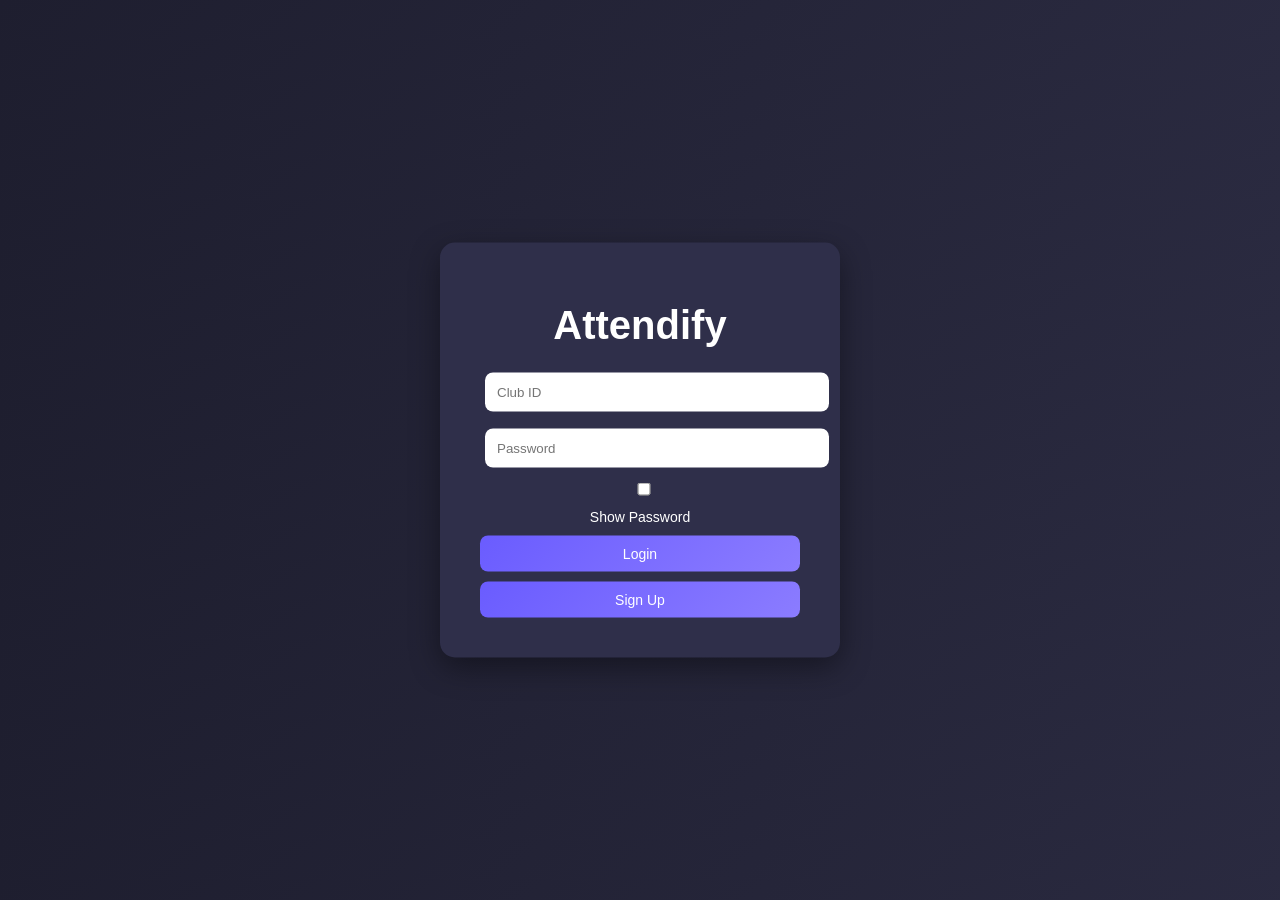
==== index.html @ 666b7a4c "some basic changes" ====
<!DOCTYPE html>
<html lang="en">
<head>
    <meta charset="UTF-8">
    <meta name="viewport" content="width=device-width, initial-scale=1.0">
    <title>Login</title>
    <link rel="stylesheet" href="style.css">
</head>
<body>

<div class="login-container">
    <h1>Attendify</h1>

    <div class="input-group">
        <input type="text" id="clubId" placeholder="Club ID">
        <input type="password" id="password" placeholder="Password">
        
        <label style="font-size: 14px">
            <input type="checkbox" id ="showPassword">Show Password
        </label>
    </div>

    <div class="button-group">
        <button id="loginBtn">Login</button>
        <button id="signupBtn">Sign Up</button>
    </div>
</div>

<script src="index.js"></script>
</body>
</html>
---- style.css ----
body {
    margin: 0;
    padding: 20px;
    font-family: 'Segoe UI', sans-serif;
    background: linear-gradient(135deg, #1e1e2f, #2a2a40);
    color: white;
    text-align: center;
}

h1 {
    margin-top: 20px;
    margin-bottom: 20px;
    font-size: 40px;
}

h2 {
    font-size: 30px;
    margin-bottom: 20px;
}

input[type="text"],
input[type="password"] {
    padding: 12px;
    width: 240px;
    border-radius: 8px;
    border: none;
    outline: none;
    margin: 5px;
}

button {
    padding: 10px 14px;
    border: none;
    border-radius: 8px;
    background: linear-gradient(135deg, #6a5cff, #8b7cff);
    color: white;
    cursor: pointer;
    font-size: 14px;
    transition: 0.2s;
}

button:hover {
    opacity: 0.9;
}

.create-box {
    display: flex;
    justify-content: center;
    margin-top: 20px;
    gap: 10px;
}

.card-container {
    margin-top: 30px;
    display: flex;
    gap: 20px;
    justify-content: center;
    flex-wrap: wrap;
}

.card {
    background: #2f2f4a;
    width: 240px;
    padding: 20px;
    border-radius: 15px;
    box-shadow: 0 10px 25px rgba(0,0,0,0.3);
    transition: transform 0.2s ease;
}

.card:hover {
    transform: translateY(-5px);
}

.card h3 {
    margin-bottom: 15px;
    color: white;
}

.card button {
    width: 100%;
    margin: 5px 0;
}

table {
    width: 80%;
    margin: 20px auto;
    border-collapse: collapse;
    background-color: #2f2f4a;
    border-radius: 10px;
    overflow: hidden;
}

th {
    background: linear-gradient(135deg, #6a5cff, #8b7cff);
    color: white;
    padding: 12px;
    text-align: center;
    font-weight: bold;
}

td {
    padding: 10px;
    text-align: center;
    color: white;
}

table tr:hover {
    background-color: rgba(255,255,255,0.05);
}

input[type="checkbox"] {
    cursor: pointer;
}

#backBtn {
    position: fixed;
    top: 10px;
    left: 10px;
}

.login-container {
    background: #2f2f4a;
    padding: 40px;
    border-radius: 15px;
    width: 320px;
    text-align: center;
    box-shadow: 0 10px 30px rgba(0,0,0,0.4);
    position: absolute;
    top: 50%;
    left: 50%;
    transform: translate(-50%, -50%);
}

.input-group input {
    width: 100%;
    margin-bottom: 12px;
}

.button-group button {
    width: 100%;
    margin-top: 10px;
}
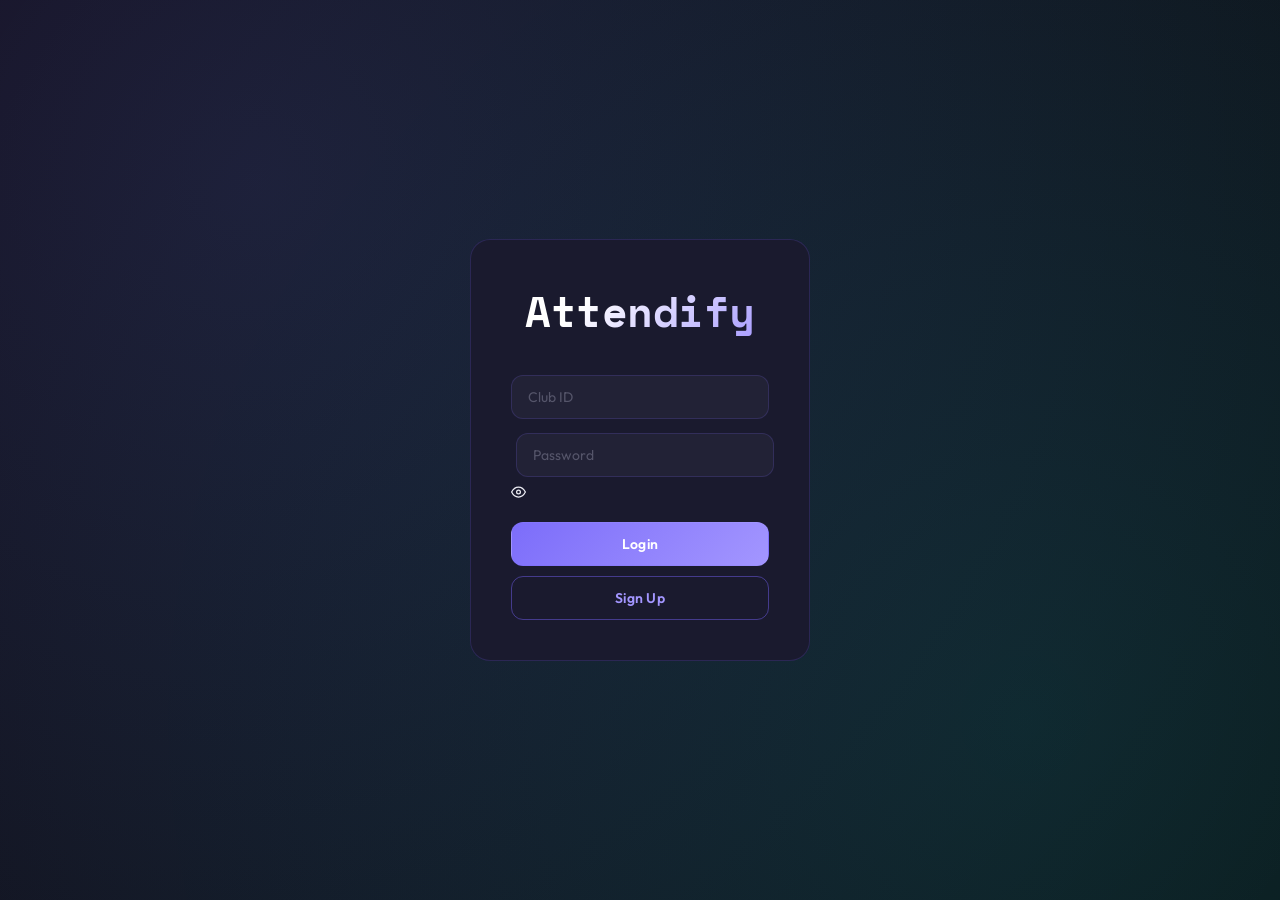
==== commit 910d2db2: "modified certificate" ====
--- a/index.html
+++ b/index.html
@@ -9,15 +9,25 @@
 <body>
 
 <div class="login-container">
-    <h1>Attendify</h1>
+    <h1 style="text-align: center;">Attendify</h1>
 
     <div class="input-group">
         <input type="text" id="clubId" placeholder="Club ID">
-        <input type="password" id="password" placeholder="Password">
-        
-        <label style="font-size: 14px">
-            <input type="checkbox" id ="showPassword">Show Password
-        </label>
+        <div class="password-wrapper">
+            <input type="password" id="password" placeholder="Password">
+            <span id="togglePassword">
+                <svg id="eyeOpen" xmlns="http://www.w3.org/2000/svg" width="15" height="20" fill="none" stroke="currentColor" stroke-width="2" viewBox="0 0 24 24">
+                    <path d="M1 12s4-8 11-8 11 8 11 8-4 8-11 8-11-8-11-8z"/>
+                    <circle cx="12" cy="12" r="3"/>
+                </svg>
+
+                <svg id="eyeClosed" xmlns="http://www.w3.org/2000/svg" width="15" height="20" fill="none" stroke="currentColor" stroke-width="2" viewBox="0 0 24 24" style="display:none;">
+                    <path d="M17.94 17.94A10.94 10.94 0 0 1 12 20c-7 0-11-8-11-8a21.77 21.77 0 0 1 5.06-6.94"/>
+                    <path d="M1 1l22 22"/>
+                    <path d="M9.53 9.53A3 3 0 0 0 12 15a3 3 0 0 0 2.47-5.47"/>
+                </svg>
+            </span>
+        </div>
     </div>
 
     <div class="button-group">
--- a/style.css
+++ b/style.css
@@ -1,142 +1,468 @@
+@import url('https://fonts.googleapis.com/css2?family=Space+Mono:wght@400;700&family=Outfit:wght@300;400;500;600;700&display=swap');
+
+/* ─── CSS Variables ─────────────────────────────────────────── */
+:root {
+  --bg-base:        #0d0d14;
+  --bg-surface:     #13131f;
+  --bg-card:        #1a1a2e;
+  --bg-card-hover:  #1f1f38;
+  --border:         rgba(120, 100, 255, 0.18);
+  --border-bright:  rgba(120, 100, 255, 0.45);
+
+  --accent:         #7c6dfa;
+  --accent-soft:    #a396ff;
+  --accent-glow:    rgba(124, 109, 250, 0.35);
+  --accent2:        #00e5c3;
+  --accent2-glow:   rgba(0, 229, 195, 0.2);
+
+  --text-primary:   #eeeef5;
+  --text-secondary: #9090b0;
+  --text-muted:     #55556a;
+
+  --danger:         #ff4d6d;
+  --success:        #00e5c3;
+
+  --radius-sm:      6px;
+  --radius-md:      12px;
+  --radius-lg:      18px;
+  --radius-xl:      24px;
+
+  --font-display:   'Space Mono', monospace;
+  --font-body:      'Outfit', sans-serif;
+
+  --shadow-card:    0 8px 32px rgba(0, 0, 0, 0.5);
+  --shadow-glow:    0 0 24px var(--accent-glow);
+}
+
+/* ─── Reset & Base ──────────────────────────────────────────── */
+*, *::before, *::after {
+  box-sizing: border-box;
+  margin: 0;
+  padding: 0;
+}
+
+html {
+  scroll-behavior: smooth;
+}
+
 body {
-    margin: 0;
-    padding: 20px;
-    font-family: 'Segoe UI', sans-serif;
-    background: linear-gradient(135deg, #1e1e2f, #2a2a40);
-    color: white;
-    text-align: center;
-}
-
+  font-family: 'Outfit', sans-serif;
+  color: var(--text-primary);
+  min-height: 100vh;
+
+  display: flex;
+  justify-content: center;
+  align-items: center;
+  flex-direction: column;
+  background:
+    radial-gradient(circle at 20% 20%, rgba(124,109,250,0.15), transparent),
+    radial-gradient(circle at 80% 80%, rgba(0,229,195,0.12), transparent),
+    var(--bg-base);
+}
+
+/* ─── Typography ────────────────────────────────────────────── */
 h1 {
-    margin-top: 20px;
-    margin-bottom: 20px;
-    font-size: 40px;
+  font-family: var(--font-display);
+  font-size: clamp(28px, 5vw, 42px);
+  font-weight: 700;
+  letter-spacing: -0.5px;
+  margin-top: 24px;
+  margin-bottom: 24px;
+
+  background: linear-gradient(135deg, #fff 30%, var(--accent-soft));
+  -webkit-background-clip: text;
+  -webkit-text-fill-color: transparent;
+  background-clip: text;
 }
 
 h2 {
-    font-size: 30px;
-    margin-bottom: 20px;
-}
-
+  font-family: var(--font-display);
+  font-size: clamp(18px, 3vw, 26px);
+  font-weight: 700;
+  margin-bottom: 24px;
+  color: var(--text-primary);
+  letter-spacing: -0.3px;
+}
+
+/* ─── Inputs ────────────────────────────────────────────────── */
 input[type="text"],
 input[type="password"] {
-    padding: 12px;
-    width: 240px;
-    border-radius: 8px;
-    border: none;
-    outline: none;
-    margin: 5px;
-}
-
+  font-family: var(--font-body);
+  font-size: 14px;
+  padding: 12px 16px;
+  width: 240px;
+  background: rgba(255, 255, 255, 0.04);
+  border: 1px solid var(--border);
+  border-radius: var(--radius-md);
+  color: var(--text-primary);
+  outline: none;
+  margin: 5px;
+  transition: border-color 0.2s, box-shadow 0.2s, background 0.2s;
+}
+
+input[type="text"]::placeholder,
+input[type="password"]::placeholder {
+  color: var(--text-muted);
+}
+
+input[type="text"]:focus,
+input[type="password"]:focus {
+  border-color: var(--accent);
+  background: rgba(124, 109, 250, 0.06);
+  box-shadow: 0 0 0 3px var(--accent-glow);
+}
+
+input[type="checkbox"] {
+  accent-color: var(--ccent);
+  cursor: pointer;
+  width: 14px;
+  height: 14px;
+  vertical-align: middle;
+  margin-right: 4px;
+}
+
+/* ─── Buttons ───────────────────────────────────────────────── */
 button {
-    padding: 10px 14px;
-    border: none;
-    border-radius: 8px;
-    background: linear-gradient(135deg, #6a5cff, #8b7cff);
-    color: white;
-    cursor: pointer;
-    font-size: 14px;
-    transition: 0.2s;
+  font-family: var(--font-body);
+  font-size: 13px;
+  font-weight: 600;
+  letter-spacing: 0.3px;
+  padding: 10px 18px;
+  border: 1px solid transparent;
+  border-radius: var(--radius-md);
+  background: linear-gradient(135deg, var(--accent), var(--accent-soft));
+  color: #fff;
+  cursor: pointer;
+  transition: opacity 0.15s, transform 0.15s, box-shadow 0.15s;
+  position: relative;
+  overflow: hidden;
+}
+
+button::after {
+  content: '';
+  position: absolute;
+  inset: 0;
+  background: rgba(255,255,255,0);
+  transition: background 0.15s;
+  border-radius: inherit;
 }
 
 button:hover {
-    opacity: 0.9;
-}
-
+  opacity: 0.92;
+  transform: translateY(-1px);
+  box-shadow: 0 4px 18px var(--accent-glow);
+}
+
+button:hover::after {
+  background: rgba(255,255,255,0.06);
+}
+
+button:active {
+  transform: translateY(0);
+  opacity: 1;
+}
+
+/* Ghost / secondary buttons */
+#backBtn,
+#logoutBtn {
+  background: transparent;
+  border: 1px solid var(--border-bright);
+  color: var(--accent-soft);
+  font-size: 12px;
+  padding: 8px 14px;
+}
+
+#backBtn:hover,
+#logoutBtn:hover {
+  background: rgba(124, 109, 250, 0.1);
+  box-shadow: 0 0 12px var(--accent-glow);
+}
+
+#backBtn {
+  position: fixed;
+  top: 14px;
+  left: 14px;
+  z-index: 100;
+}
+
+#logoutBtn {
+  position: absolute;
+  top: 14px;
+  right: 14px;
+}
+
+/* Export / Save buttons */
+#saveCSV,
+#saveAttendance {
+  background: transparent;
+  border: 1px solid var(--accent2);
+  color: var(--accent2);
+}
+
+#saveCSV:hover,
+#saveAttendance:hover {
+  background: var(--accent2-glow);
+  box-shadow: 0 0 14px var(--accent2-glow);
+  opacity: 1;
+}
+
+/* ─── Login Page ────────────────────────────────────────────── */
+.login-container {
+  width: 340px;
+  padding: 40px;
+  border-radius: 20px;
+
+  background: var(--bg-card);
+  backdrop-filter: blur(12px);
+
+  border: 1px solid var(--border);
+  box-shadow: var(--shadow);
+
+}
+
+.login-container h1 {
+  margin-top: 0;
+  margin-bottom: 28px;
+}
+
+.input-group {
+  display: flex;
+  flex-direction: column;
+  align-items: center;
+  gap: 4px;
+  margin-bottom: 8px;
+}
+
+.input-group input {
+  width: 100%;
+}
+
+.input-group label {
+  font-size: 12px;
+  color: var(--text-secondary);
+  align-self: flex-start;
+  margin-left: 2px;
+  cursor: pointer;
+}
+
+.button-group {
+  display: flex;
+  flex-direction: column;
+  gap: 10px;
+  margin-top: 16px;
+}
+
+.button-group button {
+  width: 100%;
+  padding: 12px;
+  font-size: 14px;
+}
+
+/* Sign up button — outlined style */
+#signupBtn {
+  background: transparent;
+  border: 1px solid var(--border-bright);
+  color: var(--accent-soft);
+}
+
+#signupBtn:hover {
+  background: rgba(124, 109, 250, 0.1);
+  box-shadow: 0 0 12px var(--accent-glow);
+}
+
+/* ─── Create Box (Events Page) ──────────────────────────────── */
 .create-box {
-    display: flex;
-    justify-content: center;
-    margin-top: 20px;
-    gap: 10px;
-}
-
+  display: flex;
+  justify-content: center;
+  align-items: center;
+  gap: 10px;
+  margin-top: 24px;
+  padding: 20px;
+  background: var(--bg-surface);
+  border: 1px solid var(--border);
+  border-radius: var(--radius-lg);
+  max-width: 480px;
+  margin-left: auto;
+  margin-right: auto;
+}
+
+.create-box input {
+  flex: 1;
+  width: auto;
+  min-width: 0;
+}
+
+/* ─── Event Cards ───────────────────────────────────────────── */
 .card-container {
-    margin-top: 30px;
-    display: flex;
-    gap: 20px;
-    justify-content: center;
-    flex-wrap: wrap;
+  margin-top: 32px;
+  display: flex;
+  gap: 20px;
+  justify-content: center;
+  flex-wrap: wrap;
+  padding-bottom: 40px;
 }
 
 .card {
-    background: #2f2f4a;
-    width: 240px;
-    padding: 20px;
-    border-radius: 15px;
-    box-shadow: 0 10px 25px rgba(0,0,0,0.3);
-    transition: transform 0.2s ease;
+  background: var(--bg-card);
+  border: 1px solid var(--border);
+  width: 230px;
+  padding: 24px 20px;
+  border-radius: var(--radius-lg);
+  box-shadow: var(--shadow-card);
+  transition: transform 0.2s ease, border-color 0.2s, box-shadow 0.2s;
+  text-align: left;
+  position: relative;
+  overflow: hidden;
+}
+
+/* top color stripe on card */
+.card::before {
+  content: '';
+  position: absolute;
+  top: 0; left: 0; right: 0;
+  height: 3px;
+  background: linear-gradient(90deg, var(--accent), var(--accent2));
+  opacity: 0.7;
+  transition: opacity 0.2s;
 }
 
 .card:hover {
-    transform: translateY(-5px);
+  transform: translateY(-6px);
+  border-color: var(--border-bright);
+  box-shadow: var(--shadow-card), var(--shadow-glow);
+}
+
+.card:hover::before {
+  opacity: 1;
 }
 
 .card h3 {
-    margin-bottom: 15px;
-    color: white;
+  margin-bottom: 16px;
+  color: var(--text-primary);
+  font-size: 15px;
+  font-weight: 600;
+  font-family: var(--font-display);
+  letter-spacing: -0.2px;
+  line-height: 1.3;
+  word-break: break-word;
 }
 
 .card button {
-    width: 100%;
-    margin: 5px 0;
-}
-
+  width: 100%;
+  margin: 5px 0;
+  font-size: 12px;
+  padding: 9px 12px;
+  text-align: center;
+}
+
+/* ─── Tables ────────────────────────────────────────────────── */
 table {
-    width: 80%;
-    margin: 20px auto;
-    border-collapse: collapse;
-    background-color: #2f2f4a;
-    border-radius: 10px;
-    overflow: hidden;
+  width: 88%;
+  max-width: 900px;
+  margin: 24px auto;
+  border-collapse: separate;
+  border-spacing: 0;
+  background: var(--bg-card);
+  border: 1px solid var(--border);
+  border-radius: var(--radius-lg);
+  overflow: hidden;
+  box-shadow: var(--shadow-card);
 }
 
 th {
-    background: linear-gradient(135deg, #6a5cff, #8b7cff);
-    color: white;
-    padding: 12px;
-    text-align: center;
-    font-weight: bold;
+  background: linear-gradient(135deg, rgba(124,109,250,0.35), rgba(124,109,250,0.15));
+  color: var(--accent-soft);
+  padding: 14px 16px;
+  text-align: center;
+  font-weight: 600;
+  font-size: 12px;
+  text-transform: uppercase;
+  letter-spacing: 1.2px;
+  font-family: var(--font-display);
+  border-bottom: 1px solid var(--border);
 }
 
 td {
-    padding: 10px;
-    text-align: center;
-    color: white;
-}
-
-table tr:hover {
-    background-color: rgba(255,255,255,0.05);
-}
-
-input[type="checkbox"] {
-    cursor: pointer;
-}
-
-#backBtn {
-    position: fixed;
-    top: 10px;
-    left: 10px;
-}
-
-.login-container {
-    background: #2f2f4a;
-    padding: 40px;
-    border-radius: 15px;
-    width: 320px;
-    text-align: center;
-    box-shadow: 0 10px 30px rgba(0,0,0,0.4);
-    position: absolute;
-    top: 50%;
-    left: 50%;
-    transform: translate(-50%, -50%);
-}
-
-.input-group input {
-    width: 100%;
-    margin-bottom: 12px;
-}
-
-.button-group button {
-    width: 100%;
-    margin-top: 10px;
+  padding: 12px 16px;
+  text-align: center;
+  color: var(--text-primary);
+  font-size: 14px;
+  border-bottom: 1px solid rgba(255,255,255,0.04);
+}
+
+table tr:last-child td {
+  border-bottom: none;
+}
+
+table tbody tr {
+  transition: background 0.15s;
+}
+
+table tbody tr:hover {
+  background: rgba(124, 109, 250, 0.07);
+}
+
+/* Attendance checkboxes in table */
+td input[type="checkbox"] {
+  width: 16px;
+  height: 16px;
+  transform: scale(1.2);
+}
+
+/* Delete buttons inside table */
+td button {
+  padding: 6px 12px;
+  font-size: 11px;
+  background: transparent;
+  border: 1px solid rgba(255, 77, 109, 0.4);
+  color: var(--danger);
+  border-radius: var(--radius-sm);
+}
+
+td button:hover {
+  background: rgba(255, 77, 109, 0.12);
+  box-shadow: 0 0 10px rgba(255, 77, 109, 0.2);
+  opacity: 1;
+}
+
+/* ─── Action button row (attendance page) ───────────────────── */
+#saveAttendance,
+#saveCSV,
+#backBtn:not(#backBtn) {
+  margin: 6px 4px;
+}
+
+/* ─── Scrollbar ─────────────────────────────────────────────── */
+::-webkit-scrollbar {
+  width: 6px;
+}
+::-webkit-scrollbar-track {
+  background: var(--bg-base);
+}
+::-webkit-scrollbar-thumb {
+  background: var(--border-bright);
+  border-radius: 99px;
+}
+
+/* ─── Subtle fade-in animation ──────────────────────────────── */
+@keyframes fadeUp {
+  from { opacity: 0; transform: translateY(16px); }
+  to   { opacity: 1; transform: translateY(0); }
+}
+
+.login-container,
+.card,
+table,
+.create-box {
+  animation: fadeUp 0.35s ease both;
+}
+#exportCertificates {
+  background: transparent;
+  border: 1px solid var(--border-bright);
+  color: var(--accent-soft);
+}
+
+#exportCertificates:hover {
+  background: rgba(124, 109, 250, 0.1);
+  box-shadow: 0 0 12px var(--accent-glow);
 }
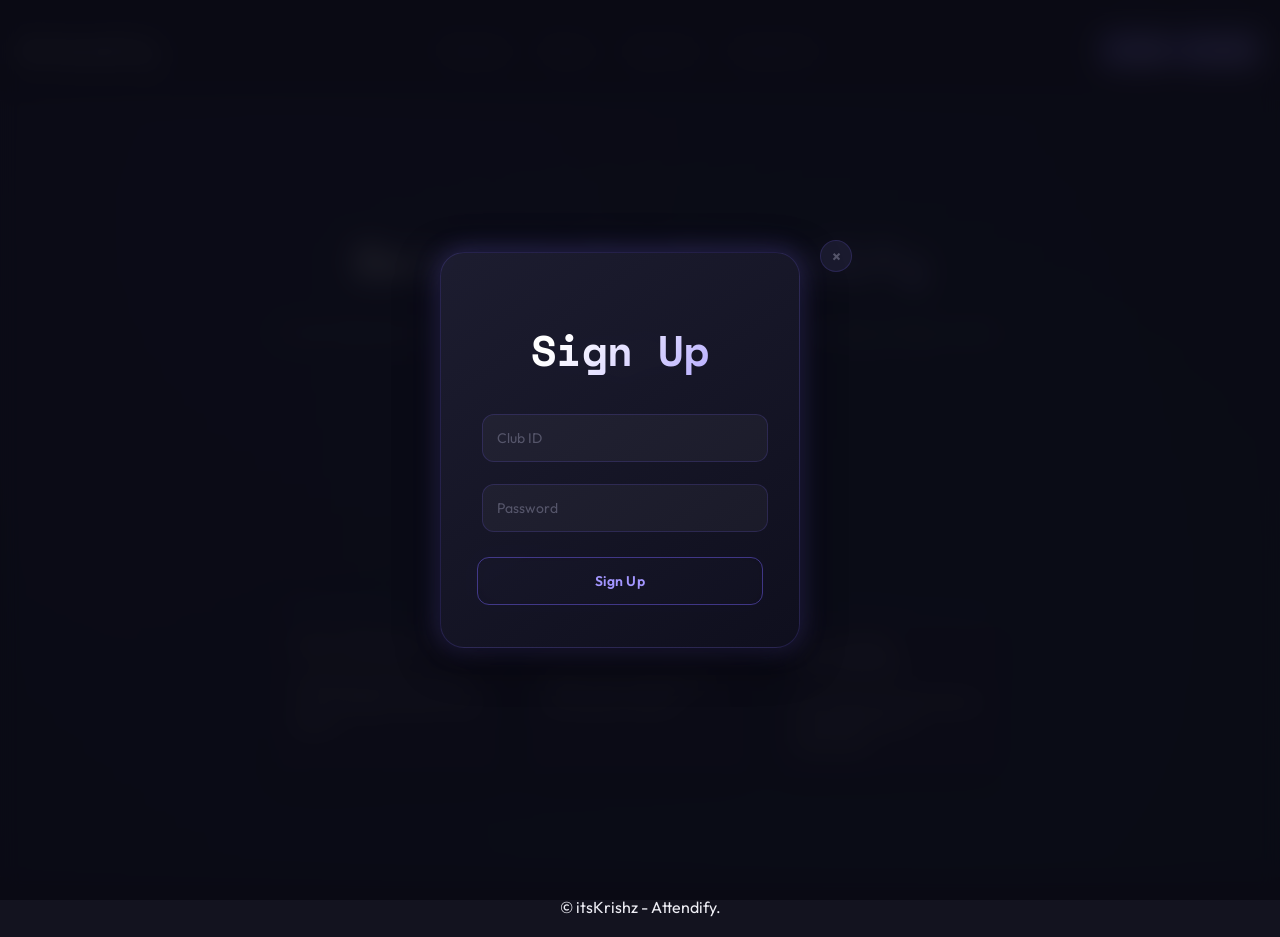
==== commit ba82d12d: "improved the login page" ====
--- a/index.html
+++ b/index.html
@@ -3,39 +3,106 @@
 <head>
     <meta charset="UTF-8">
     <meta name="viewport" content="width=device-width, initial-scale=1.0">
-    <title>Login</title>
+    <title>Attendify</title>
     <link rel="stylesheet" href="style.css">
 </head>
 <body>
 
-<div class="login-container">
-    <h1 style="text-align: center;">Attendify</h1>
+<header>
+    <div class="logo">
+        <a href="index.html">Attendify</a>
+    </div>
+    <nav>
+        <ul>
+            <li><a href="#features">Features</a></li>
+            <li><a href="#demo">Demo</a></li>
+            <li><a href="about.html">About Us</a></li>
+            <li><a href="contact.html">Contact Us</a></li>
+        </ul>
+    </nav>
+    <div class="auth-buttons">
+        <button id="loginBtnHeader">Login</button>
+        <button id="signupBtnHeader">Sign Up</button>
+    </div>
+</header>
 
-    <div class="input-group">
-        <input type="text" id="clubId" placeholder="Club ID">
-        <div class="password-wrapper">
-            <input type="password" id="password" placeholder="Password">
-            <span id="togglePassword">
-                <svg id="eyeOpen" xmlns="http://www.w3.org/2000/svg" width="15" height="20" fill="none" stroke="currentColor" stroke-width="2" viewBox="0 0 24 24">
-                    <path d="M1 12s4-8 11-8 11 8 11 8-4 8-11 8-11-8-11-8z"/>
-                    <circle cx="12" cy="12" r="3"/>
-                </svg>
+<main>
+    <section class="hero">
+        <div class="hero-content">
+            <h1>Welcome to Attendify</h1>
+            <p>A centralized digital system that simplifies the entire workflow of managing college events.</p>
+            <a href="#features" class="cta-button">Learn More</a>
+        </div>
+    </section>
 
-                <svg id="eyeClosed" xmlns="http://www.w3.org/2000/svg" width="15" height="20" fill="none" stroke="currentColor" stroke-width="2" viewBox="0 0 24 24" style="display:none;">
-                    <path d="M17.94 17.94A10.94 10.94 0 0 1 12 20c-7 0-11-8-11-8a21.77 21.77 0 0 1 5.06-6.94"/>
-                    <path d="M1 1l22 22"/>
-                    <path d="M9.53 9.53A3 3 0 0 0 12 15a3 3 0 0 0 2.47-5.47"/>
-                </svg>
-            </span>
+    <section id="features" class="features">
+        <h2>Features</h2>
+        <div class="feature-cards">
+            <div class="card">
+                <h3>Event Management</h3>
+                <p>Organize and manage all your college events in one place.</p>
+            </div>
+            <div class="card">
+                <h3>Attendance Tracking</h3>
+                <p>Easily track attendance for all your events.</p>
+            </div>
+            <div class="card">
+                <h3>Certificate Distribution</h3>
+                <p>Automate the distribution of certificates to attendees.</p>
+            </div>
+        </div>
+    </section>
+</main>
+
+<footer>
+    <p>&copy; itsKrishz - Attendify.</p>
+</footer>
+
+<div id="loginModal" class="modal">
+    <div class="modal-content">
+        <span class="close">&times;</span>
+        <div class="login-container">
+            <h1>Login</h1>
+            <div class="input-group">
+                <input type="text" id="clubId" placeholder="Club ID">
+                <div class="password-wrapper">
+                    <input type="password" id="password" placeholder="Password">
+                    <span id="togglePassword">
+                        <svg id="eyeOpen" xmlns="http://www.w3.org/2000/svg" width="15" height="20" fill="none" stroke="currentColor" stroke-width="2" viewBox="0 0 24 24">
+                            <path d="M1 12s4-8 11-8 11 8 11 8-4 8-11 8-11-8-11-8z"/>
+                            <circle cx="12" cy="12" r="3"/>
+                        </svg>
+                        <svg id="eyeClosed" xmlns="http://www.w3.org/2000/svg" width="15" height="20" fill="none" stroke="currentColor" stroke-width="2" viewBox="0 0 24 24" style="display:none;">
+                            <path d="M17.94 17.94A10.94 10.94 0 0 1 12 20c-7 0-11-8-11-8a21.77 21.77 0 0 1 5.06-6.94"/>
+                            <path d="M1 1l22 22"/>
+                            <path d="M9.53 9.53A3 3 0 0 0 12 15a3 3 0 0 0 2.47-5.47"/>
+                        </svg>
+                    </span>
+                </div>
+            </div>
+            <div class="button-group">
+                <button id="loginBtn">Login</button>
+            </div>
         </div>
     </div>
+</div>
 
-    <div class="button-group">
-        <button id="loginBtn">Login</button>
-        <button id="signupBtn">Sign Up</button>
+<div id="signupModal" class="modal">
+    <div class="modal-content">
+        <span class="close">&times;</span>
+        <div class="login-container">
+            <h1>Sign Up</h1>
+            <div class="input-group">
+                <input type="text" id="signupClubId" placeholder="Club ID">
+                <input type="password" id="signupPassword" placeholder="Password">
+            </div>
+            <div class="button-group">
+                <button id="signupBtn">Sign Up</button>
+            </div>
+        </div>
     </div>
 </div>
 
 <script src="index.js"></script>
 </body>
-</html>+</html>
--- a/style.css
+++ b/style.css
@@ -49,17 +49,104 @@
   font-family: 'Outfit', sans-serif;
   color: var(--text-primary);
   min-height: 100vh;
-
-  display: flex;
-  justify-content: center;
-  align-items: center;
-  flex-direction: column;
   background:
     radial-gradient(circle at 20% 20%, rgba(124,109,250,0.15), transparent),
     radial-gradient(circle at 80% 80%, rgba(0,229,195,0.12), transparent),
     var(--bg-base);
 }
-
+header {
+    display: flex;
+    justify-content: space-between;
+    align-items: center;
+    padding: 20px;
+    background: var(--bg-surface);
+    border-bottom: 1px solid var(--border);
+}
+.logo a {
+    font-family: var(--font-display);
+    font-size: 24px;
+    font-weight: 700;
+    color: var(--text-primary);
+    text-decoration: none;
+}
+nav ul {
+    display: flex;
+    list-style: none;
+}
+
+nav li {
+    margin: 20px;
+}
+
+nav a {
+    font-family: var(--font-body);
+    font-size: 16px;
+    color: var(--text-secondary);
+    text-decoration: none;
+    transition: color 0.2s;
+}
+
+nav a:hover {
+    color: var(--text-primary);
+}
+
+.hero {
+    display: flex;
+    justify-content: center;
+    align-items: center;
+    text-align: center;
+    padding: 100px 20px;
+}
+
+.hero-content h1{
+    font-size : 48px;
+}
+.hero-content p {
+    font-size: 18px;
+    color: var(--text-secondary);
+    margin-bottom: 30px;
+}
+.hero-content {
+    max-width: 800px;
+}
+.cta-button {
+    font-family: var(--font-body);
+    font-size: 16px;
+    font-weight: 600;
+    padding: 12px 24px;
+    border-radius: var(--radius-md);
+    background: linear-gradient(135deg, var(--accent), var(--accent-soft));
+    color: #fff;
+    text-decoration: none;
+    transition: opacity 0.15s, transform 0.15s, box-shadow 0.15s;
+}
+
+.cta-button:hover {
+    opacity: 0.92;
+    transform: translateY(-2px);
+    box-shadow: 0 4px 18px var(--accent-glow);
+}
+
+/* Features Section */
+.features {
+    text-align: center;
+    padding: 50px 20px;
+}
+
+.feature-cards {
+    display: flex;
+    justify-content: center;
+    gap: 20px;
+    margin-top: 30px;
+}
+
+footer {
+    text-align: center;
+    padding: 20px;
+    background: var(--bg-surface);
+    border-top: 1px solid var(--border);
+    margin-top: 50px;
+}
 /* ─── Typography ────────────────────────────────────────────── */
 h1 {
   font-family: var(--font-display);
@@ -68,7 +155,7 @@
   letter-spacing: -0.5px;
   margin-top: 24px;
   margin-bottom: 24px;
-
+  text-align: center;
   background: linear-gradient(135deg, #fff 30%, var(--accent-soft));
   -webkit-background-clip: text;
   -webkit-text-fill-color: transparent;
@@ -79,9 +166,83 @@
   font-family: var(--font-display);
   font-size: clamp(18px, 3vw, 26px);
   font-weight: 700;
+  text-align:center;
   margin-bottom: 24px;
   color: var(--text-primary);
   letter-spacing: -0.3px;
+}
+/* ─── REGISTER PAGE FIX ───────────────────────── */
+
+/* Container */
+.register-container {
+    display: flex;
+    justify-content: center;
+    margin-top: 20px;
+}
+
+/* Input row */
+.input-row {
+    display: flex;
+    gap: 16px;
+    flex-wrap: wrap;
+    justify-content: center;
+    align-items: center;
+
+    background: var(--bg-surface);
+    padding: 20px;
+    border-radius: var(--radius-lg);
+    border: 1px solid var(--border);
+
+    box-shadow: var(--shadow-card);
+}
+
+/* Inputs inside row */
+.input-row input {
+    width: 220px;
+    margin: 0;
+}
+
+/* Button alignment */
+.input-row button {
+    height: 44px;
+    padding: 0 20px;
+}
+.modal {
+    display: none;
+    position: fixed;
+    z-index: 100;
+    left: 0;
+    top: 0;
+    width: 100%;
+    height: 100%;
+    overflow: auto;
+    background-color: rgba(0,0,0,0.5);
+}
+
+.modal-content {
+    background-color: var(--bg-card);
+    margin: 15% auto;
+    padding: 20px;
+    border: 1px solid var(--border);
+    border-radius: var(--radius-lg);
+    width: 80%;
+    max-width: 400px;
+    position: relative;
+}
+
+.close {
+    color: var(--text-muted);
+    position: absolute;
+    top: 10px;
+    right: 20px;
+    font-size: 28px;
+    font-weight: bold;
+    cursor: pointer;
+}
+
+.close:hover,
+.close:focus {
+    color: var(--text-primary);
 }
 
 /* ─── Inputs ────────────────────────────────────────────────── */
@@ -113,7 +274,7 @@
 }
 
 input[type="checkbox"] {
-  accent-color: var(--ccent);
+  accent-color: var(--accent);
   cursor: pointer;
   width: 14px;
   height: 14px;
@@ -208,33 +369,42 @@
 
 /* ─── Login Page ────────────────────────────────────────────── */
 .login-container {
-  width: 340px;
-  padding: 40px;
-  border-radius: 20px;
-
-  background: var(--bg-card);
-  backdrop-filter: blur(12px);
-
-  border: 1px solid var(--border);
-  box-shadow: var(--shadow);
-
-}
+    width: 360px;
+    padding: 42px 36px;
+    border-radius: 24px;
+
+    background: linear-gradient(
+        145deg,
+        rgba(30,30,50,0.95),
+        rgba(15,15,30,0.98)
+    );
+
+    border: 1px solid var(--border);
+
+    box-shadow:
+        0 10px 40px rgba(0,0,0,0.6),
+        0 0 25px var(--accent-glow);
+
+    animation: fadeUp 0.35s ease;
+}
+
 
 .login-container h1 {
-  margin-top: 0;
-  margin-bottom: 28px;
-}
-
+    text-align: center;
+    margin-bottom: 28px;
+}
+
+/* Inputs */
 .input-group {
-  display: flex;
-  flex-direction: column;
-  align-items: center;
-  gap: 4px;
-  margin-bottom: 8px;
+    display: flex;
+    flex-direction: column;
+    gap: 12px;
 }
 
 .input-group input {
-  width: 100%;
+    width: 100%;
+    padding: 14px;
+    border-radius: 12px;
 }
 
 .input-group label {
@@ -244,32 +414,51 @@
   margin-left: 2px;
   cursor: pointer;
 }
+.password-wrapper {
+    position: relative;
+    width: 100%;
+}
+
+.password-wrapper input {
+    padding-right: 42px;
+}
+#togglePassword {
+    position: absolute;
+    right: 12px;
+    top: 50%;
+    transform: translateY(-50%);
+    cursor: pointer;
+    color: var(--text-muted);
+    transition: 0.2s;
+}
+
+#togglePassword:hover {
+    color: var(--accent-soft);
+}
 
 .button-group {
-  display: flex;
-  flex-direction: column;
-  gap: 10px;
-  margin-top: 16px;
+    display: flex;
+    flex-direction: column;
+    gap: 12px;
+    margin-top: 20px;
 }
 
 .button-group button {
-  width: 100%;
-  padding: 12px;
-  font-size: 14px;
-}
-
-/* Sign up button — outlined style */
+    width: 100%;
+    padding: 14px;
+    font-size: 14px;
+}
+
+/* Signup secondary button */
 #signupBtn {
-  background: transparent;
-  border: 1px solid var(--border-bright);
-  color: var(--accent-soft);
-}
-
+    background: transparent;
+    border: 1px solid var(--border-bright);
+    color: var(--accent-soft);
+}
 #signupBtn:hover {
-  background: rgba(124, 109, 250, 0.1);
-  box-shadow: 0 0 12px var(--accent-glow);
-}
-
+    background: rgba(124,109,250,0.1);
+    box-shadow: 0 0 14px var(--accent-glow);
+}
 /* ─── Create Box (Events Page) ──────────────────────────────── */
 .create-box {
   display: flex;
@@ -465,4 +654,52 @@
 #exportCertificates:hover {
   background: rgba(124, 109, 250, 0.1);
   box-shadow: 0 0 12px var(--accent-glow);
+}
+
+.modal {
+    display: none;
+    position: fixed;
+    z-index: 999;
+    inset: 0;
+
+    background: rgba(10,10,20,0.7);
+    backdrop-filter: blur(10px);
+
+    display: flex;
+    justify-content: center;
+    align-items: center;
+}
+
+.modal-content {
+    position: relative;
+    background: transparent;
+    border: none;
+    padding: 0;
+}
+
+/* Close button */
+.close {
+    position: absolute;
+    top: -12px;
+    right: -12px;
+
+    width: 32px;
+    height: 32px;
+    border-radius: 50%;
+
+    display: flex;
+    align-items: center;
+    justify-content: center;
+
+    background: var(--bg-card);
+    border: 1px solid var(--border);
+    color: var(--text-muted);
+    font-size: 16px;
+    cursor: pointer;
+    transition: 0.2s;
+}
+
+.close:hover {
+    color: var(--accent-soft);
+    background: var(--bg-card-hover);
 }
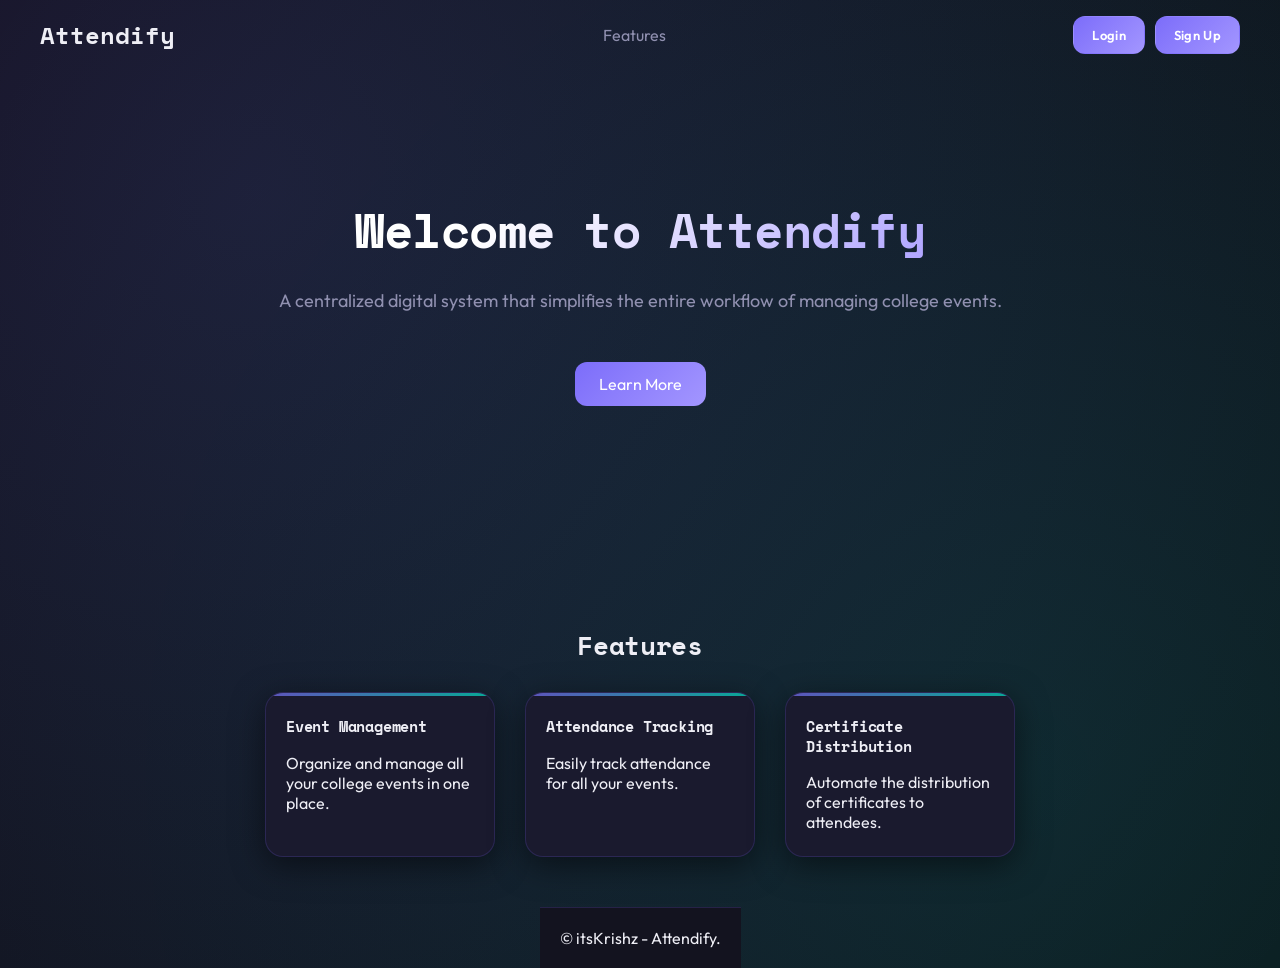
==== commit f2450809: "edited index page" ====
--- a/index.html
+++ b/index.html
@@ -15,9 +15,6 @@
     <nav>
         <ul>
             <li><a href="#features">Features</a></li>
-            <li><a href="#demo">Demo</a></li>
-            <li><a href="about.html">About Us</a></li>
-            <li><a href="contact.html">Contact Us</a></li>
         </ul>
     </nav>
     <div class="auth-buttons">
--- a/style.css
+++ b/style.css
@@ -49,104 +49,17 @@
   font-family: 'Outfit', sans-serif;
   color: var(--text-primary);
   min-height: 100vh;
+
+  display: flex;
+  justify-content: center;
+  align-items: center;
+  flex-direction: column;
   background:
     radial-gradient(circle at 20% 20%, rgba(124,109,250,0.15), transparent),
     radial-gradient(circle at 80% 80%, rgba(0,229,195,0.12), transparent),
     var(--bg-base);
 }
-header {
-    display: flex;
-    justify-content: space-between;
-    align-items: center;
-    padding: 20px;
-    background: var(--bg-surface);
-    border-bottom: 1px solid var(--border);
-}
-.logo a {
-    font-family: var(--font-display);
-    font-size: 24px;
-    font-weight: 700;
-    color: var(--text-primary);
-    text-decoration: none;
-}
-nav ul {
-    display: flex;
-    list-style: none;
-}
-
-nav li {
-    margin: 20px;
-}
-
-nav a {
-    font-family: var(--font-body);
-    font-size: 16px;
-    color: var(--text-secondary);
-    text-decoration: none;
-    transition: color 0.2s;
-}
-
-nav a:hover {
-    color: var(--text-primary);
-}
-
-.hero {
-    display: flex;
-    justify-content: center;
-    align-items: center;
-    text-align: center;
-    padding: 100px 20px;
-}
-
-.hero-content h1{
-    font-size : 48px;
-}
-.hero-content p {
-    font-size: 18px;
-    color: var(--text-secondary);
-    margin-bottom: 30px;
-}
-.hero-content {
-    max-width: 800px;
-}
-.cta-button {
-    font-family: var(--font-body);
-    font-size: 16px;
-    font-weight: 600;
-    padding: 12px 24px;
-    border-radius: var(--radius-md);
-    background: linear-gradient(135deg, var(--accent), var(--accent-soft));
-    color: #fff;
-    text-decoration: none;
-    transition: opacity 0.15s, transform 0.15s, box-shadow 0.15s;
-}
-
-.cta-button:hover {
-    opacity: 0.92;
-    transform: translateY(-2px);
-    box-shadow: 0 4px 18px var(--accent-glow);
-}
-
-/* Features Section */
-.features {
-    text-align: center;
-    padding: 50px 20px;
-}
-
-.feature-cards {
-    display: flex;
-    justify-content: center;
-    gap: 20px;
-    margin-top: 30px;
-}
-
-footer {
-    text-align: center;
-    padding: 20px;
-    background: var(--bg-surface);
-    border-top: 1px solid var(--border);
-    margin-top: 50px;
-}
+
 /* ─── Typography ────────────────────────────────────────────── */
 h1 {
   font-family: var(--font-display);
@@ -155,7 +68,7 @@
   letter-spacing: -0.5px;
   margin-top: 24px;
   margin-bottom: 24px;
-  text-align: center;
+
   background: linear-gradient(135deg, #fff 30%, var(--accent-soft));
   -webkit-background-clip: text;
   -webkit-text-fill-color: transparent;
@@ -166,83 +79,9 @@
   font-family: var(--font-display);
   font-size: clamp(18px, 3vw, 26px);
   font-weight: 700;
-  text-align:center;
   margin-bottom: 24px;
   color: var(--text-primary);
   letter-spacing: -0.3px;
-}
-/* ─── REGISTER PAGE FIX ───────────────────────── */
-
-/* Container */
-.register-container {
-    display: flex;
-    justify-content: center;
-    margin-top: 20px;
-}
-
-/* Input row */
-.input-row {
-    display: flex;
-    gap: 16px;
-    flex-wrap: wrap;
-    justify-content: center;
-    align-items: center;
-
-    background: var(--bg-surface);
-    padding: 20px;
-    border-radius: var(--radius-lg);
-    border: 1px solid var(--border);
-
-    box-shadow: var(--shadow-card);
-}
-
-/* Inputs inside row */
-.input-row input {
-    width: 220px;
-    margin: 0;
-}
-
-/* Button alignment */
-.input-row button {
-    height: 44px;
-    padding: 0 20px;
-}
-.modal {
-    display: none;
-    position: fixed;
-    z-index: 100;
-    left: 0;
-    top: 0;
-    width: 100%;
-    height: 100%;
-    overflow: auto;
-    background-color: rgba(0,0,0,0.5);
-}
-
-.modal-content {
-    background-color: var(--bg-card);
-    margin: 15% auto;
-    padding: 20px;
-    border: 1px solid var(--border);
-    border-radius: var(--radius-lg);
-    width: 80%;
-    max-width: 400px;
-    position: relative;
-}
-
-.close {
-    color: var(--text-muted);
-    position: absolute;
-    top: 10px;
-    right: 20px;
-    font-size: 28px;
-    font-weight: bold;
-    cursor: pointer;
-}
-
-.close:hover,
-.close:focus {
-    color: var(--text-primary);
 }
 
 /* ─── Inputs ────────────────────────────────────────────────── */
@@ -274,7 +113,7 @@
 }
 
 input[type="checkbox"] {
-  accent-color: var(--accent);
+  accent-color: var(--ccent);
   cursor: pointer;
   width: 14px;
   height: 14px;
@@ -369,42 +208,33 @@
 
 /* ─── Login Page ────────────────────────────────────────────── */
 .login-container {
-    width: 360px;
-    padding: 42px 36px;
-    border-radius: 24px;
-
-    background: linear-gradient(
-        145deg,
-        rgba(30,30,50,0.95),
-        rgba(15,15,30,0.98)
-    );
-
-    border: 1px solid var(--border);
-
-    box-shadow:
-        0 10px 40px rgba(0,0,0,0.6),
-        0 0 25px var(--accent-glow);
-
-    animation: fadeUp 0.35s ease;
-}
-
+  width: 340px;
+  padding: 40px;
+  border-radius: 20px;
+
+  background: var(--bg-card);
+  backdrop-filter: blur(12px);
+
+  border: 1px solid var(--border);
+  box-shadow: var(--shadow);
+
+}
 
 .login-container h1 {
-    text-align: center;
-    margin-bottom: 28px;
-}
-
-/* Inputs */
+  margin-top: 0;
+  margin-bottom: 28px;
+}
+
 .input-group {
-    display: flex;
-    flex-direction: column;
-    gap: 12px;
+  display: flex;
+  flex-direction: column;
+  align-items: center;
+  gap: 4px;
+  margin-bottom: 8px;
 }
 
 .input-group input {
-    width: 100%;
-    padding: 14px;
-    border-radius: 12px;
+  width: 100%;
 }
 
 .input-group label {
@@ -414,51 +244,32 @@
   margin-left: 2px;
   cursor: pointer;
 }
-.password-wrapper {
-    position: relative;
-    width: 100%;
-}
-
-.password-wrapper input {
-    padding-right: 42px;
-}
-#togglePassword {
-    position: absolute;
-    right: 12px;
-    top: 50%;
-    transform: translateY(-50%);
-    cursor: pointer;
-    color: var(--text-muted);
-    transition: 0.2s;
-}
-
-#togglePassword:hover {
-    color: var(--accent-soft);
-}
 
 .button-group {
-    display: flex;
-    flex-direction: column;
-    gap: 12px;
-    margin-top: 20px;
+  display: flex;
+  flex-direction: column;
+  gap: 10px;
+  margin-top: 16px;
 }
 
 .button-group button {
-    width: 100%;
-    padding: 14px;
-    font-size: 14px;
-}
-
-/* Signup secondary button */
+  width: 100%;
+  padding: 12px;
+  font-size: 14px;
+}
+
+/* Sign up button — outlined style */
 #signupBtn {
-    background: transparent;
-    border: 1px solid var(--border-bright);
-    color: var(--accent-soft);
-}
+  background: transparent;
+  border: 1px solid var(--border-bright);
+  color: var(--accent-soft);
+}
+
 #signupBtn:hover {
-    background: rgba(124,109,250,0.1);
-    box-shadow: 0 0 14px var(--accent-glow);
-}
+  background: rgba(124, 109, 250, 0.1);
+  box-shadow: 0 0 12px var(--accent-glow);
+}
+
 /* ─── Create Box (Events Page) ──────────────────────────────── */
 .create-box {
   display: flex;
@@ -645,61 +456,267 @@
 .create-box {
   animation: fadeUp 0.35s ease both;
 }
+body {
+  font-family: 'Outfit', sans-serif;
+  color: var(--text-primary);
+  min-height: 100vh;
+
+  background:
+    radial-gradient(circle at 20% 20%, rgba(124,109,250,0.15), transparent),
+    radial-gradient(circle at 80% 80%, rgba(0,229,195,0.12), transparent),
+    var(--bg-base);
+}
+
+body.login-page {
+    justify-content: center;
+    padding-top: 0;
+}
+
+h2 {
+    margin-top: 48px;
+    margin-bottom: 28px;
+}
+
+.action-bar {
+    display: flex;
+    gap: 12px;
+    justify-content: center;
+    align-items: center;
+    flex-wrap: wrap;
+    padding: 16px 24px;
+    margin-bottom: 8px;
+    background: var(--bg-surface);
+    border: 1px solid var(--border);
+    border-radius: var(--radius-lg);
+    width: 88%;
+    max-width: 900px;
+}
+
 #exportCertificates {
-  background: transparent;
-  border: 1px solid var(--border-bright);
-  color: var(--accent-soft);
+    background: transparent;
+    border: 1px solid var(--border-bright);
+    color: var(--accent-soft);
 }
 
 #exportCertificates:hover {
-  background: rgba(124, 109, 250, 0.1);
-  box-shadow: 0 0 12px var(--accent-glow);
+    background: rgba(124, 109, 250, 0.1);
+    box-shadow: 0 0 12px var(--accent-glow);
+}
+
+#saveCSV,
+#saveAttendance {
+    background: transparent;
+    border: 1px solid var(--accent2);
+    color: var(--accent2);
+}
+
+#saveCSV:hover,
+#saveAttendance:hover {
+    background: var(--accent2-glow);
+    box-shadow: 0 0 14px var(--accent2-glow);
+    opacity: 1;
+}
+
+/* ─── CSV Upload Section ───────────────────────────── */
+.csv-upload {
+  display: flex;
+  align-items: center;
+  gap: 12px;
+  justify-content: center;
+  flex-wrap: wrap;
+
+  margin: 20px auto;
+  padding: 16px 20px;
+
+  width: 88%;
+  max-width: 900px;
+
+  background: var(--bg-surface);
+  border: 1px solid var(--border);
+  border-radius: var(--radius-lg);
+
+  box-shadow: var(--shadow-card);
+}
+
+/* File input styling */
+#csvFile {
+  font-family: var(--font-body);
+  font-size: 13px;
+  color: var(--text-secondary);
+
+  padding: 8px;
+  border-radius: var(--radius-md);
+  border: 1px dashed var(--border-bright);
+
+  background: rgba(255,255,255,0.03);
+  cursor: pointer;
+
+  transition: all 0.2s ease;
+}
+
+#csvFile:hover {
+  border-color: var(--accent);
+  background: rgba(124, 109, 250, 0.08);
+}
+
+/* Upload button */
+#uploadCSV {
+  background: linear-gradient(135deg, var(--accent2), #00c9a7);
+  color: #000;
+
+  font-weight: 600;
+  letter-spacing: 0.3px;
+
+  border: none;
+  border-radius: var(--radius-md);
+
+  padding: 10px 16px;
+
+  transition: transform 0.15s, box-shadow 0.15s;
+}
+
+#uploadCSV:hover {
+  transform: translateY(-2px);
+  box-shadow: 0 0 16px var(--accent2-glow);
+}
+
+#uploadCSV:active {
+  transform: translateY(0);
+}
+
+/* ─── INDEX PAGE FIX ───────────────────────────── */
+
+header {
+  width: 100%;
+  padding: 16px 40px;
+
+  display: flex;
+  justify-content: space-between;
+  align-items: center;
+}
+
+.logo a {
+    font-family: var(--font-display);
+    font-size: 24px;
+    font-weight: 700;
+    color: var(--text-primary);
+    text-decoration: none;
+}
+nav ul {
+    display: flex;
+    list-style: none;
+}
+
+nav li {
+    margin-left: 20px;
+}
+
+nav a {
+    font-family: var(--font-body);
+    font-size: 16px;
+    color: var(--text-secondary);
+    text-decoration: none;
+    transition: color 0.2s;
+}
+
+nav a:hover {
+    color: var(--text-primary);
+}
+
+.auth-buttons {
+  display: flex;
+  gap: 10px;
+}
+
+.hero {
+    display: flex;
+    justify-content: center;
+    align-items: center;
+    text-align: center;
+    padding: 100px 20px;
+}
+
+.hero-content h1 {
+    font-size: 48px;
+}
+
+.hero-content p {
+    font-size: 18px;
+    color: var(--text-secondary);
+    margin-bottom: 30px;
+}
+
+.cta-button {
+  display: inline-block;
+  margin-top: 20px;
+  padding: 12px 24px;
+  border-radius: var(--radius-md);
+  background: linear-gradient(135deg, var(--accent), var(--accent-soft));
+  color: white;
+  text-decoration: none;
+}
+
+.features {
+  margin-top: 120px;
+  text-align: center;
+}
+
+.feature-cards {
+  display: flex;
+  justify-content: center;
+  gap: 30px;
+  flex-wrap: wrap;
 }
 
 .modal {
     display: none;
     position: fixed;
-    z-index: 999;
-    inset: 0;
-
-    background: rgba(10,10,20,0.7);
-    backdrop-filter: blur(10px);
-
-    display: flex;
-    justify-content: center;
-    align-items: center;
+    z-index: 100;
+    left: 0;
+    top: 0;
+    width: 100%;
+    height: 100%;
+    overflow: auto;
+    background-color: rgba(0,0,0,0.5);
 }
 
 .modal-content {
+    background-color: var(--bg-card);
+    margin: 15% auto;
+    padding: 20px;
+    border: 1px solid var(--border);
+    border-radius: var(--radius-lg);
+    width: 80%;
+    max-width: 400px;
     position: relative;
-    background: transparent;
-    border: none;
-    padding: 0;
-}
-
-/* Close button */
+}
+
 .close {
+    color: var(--text-muted);
     position: absolute;
-    top: -12px;
-    right: -12px;
-
-    width: 32px;
-    height: 32px;
-    border-radius: 50%;
-
-    display: flex;
-    align-items: center;
-    justify-content: center;
-
-    background: var(--bg-card);
-    border: 1px solid var(--border);
-    color: var(--text-muted);
-    font-size: 16px;
+    top: 10px;
+    right: 20px;
+    font-size: 28px;
+    font-weight: bold;
     cursor: pointer;
-    transition: 0.2s;
-}
-
-.close:hover {
-    color: var(--accent-soft);
-    background: var(--bg-card-hover);
-}+}
+
+.close:hover,
+.close:focus {
+    color: var(--text-primary);
+}
+
+footer {
+    text-align: center;
+    padding: 20px;
+    background: var(--bg-surface);
+    border-top: 1px solid var(--border);
+    margin-top: 50px;
+}
+
+
+.cta-button:hover {
+    opacity: 0.92;
+    transform: translateY(-2px);
+    box-shadow: 0 4px 18px var(--accent-glow);
+}
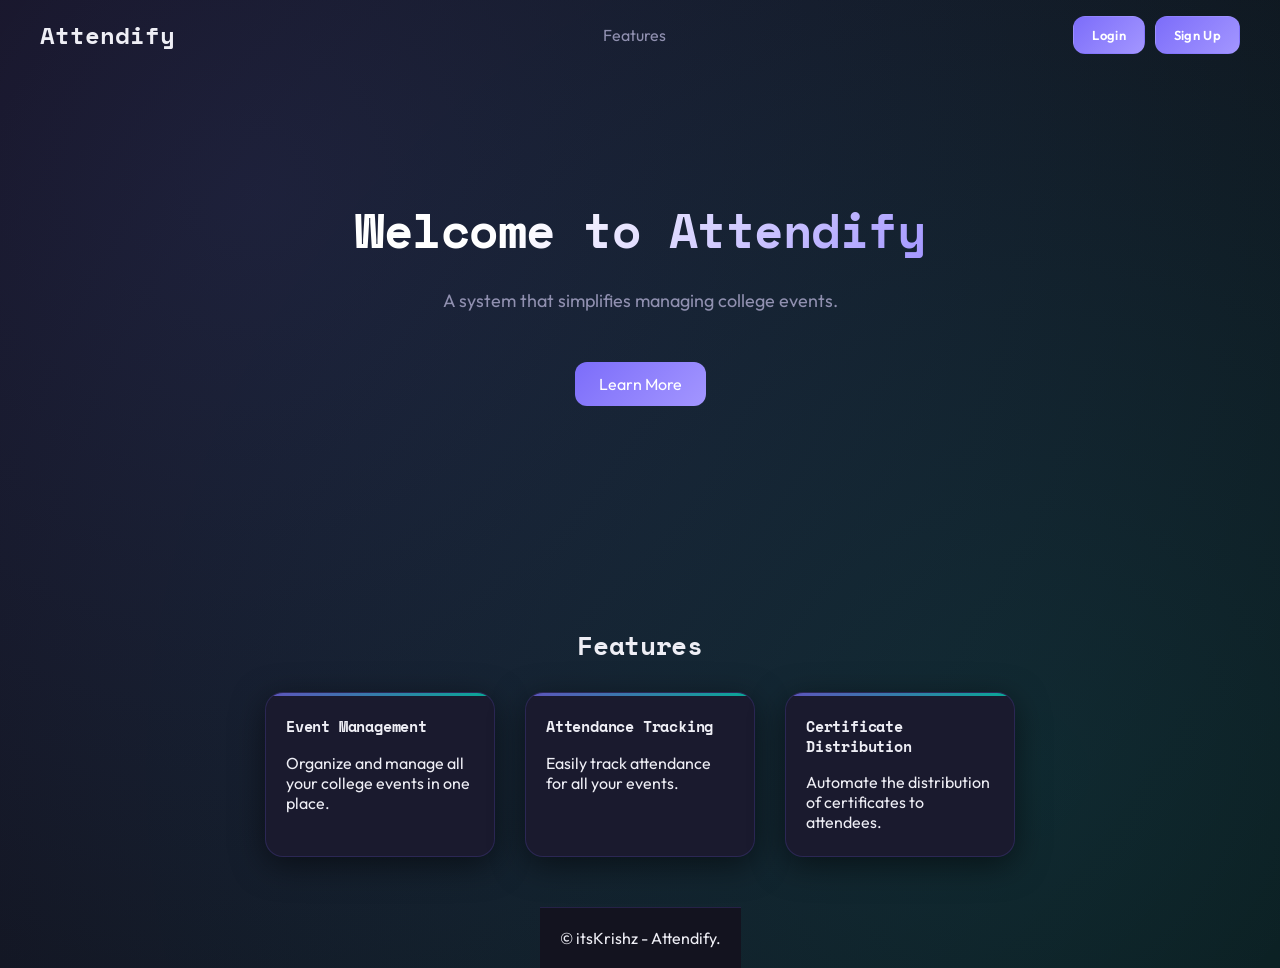
==== commit 18271b0c: "edited" ====
--- a/index.html
+++ b/index.html
@@ -27,7 +27,7 @@
     <section class="hero">
         <div class="hero-content">
             <h1>Welcome to Attendify</h1>
-            <p>A centralized digital system that simplifies the entire workflow of managing college events.</p>
+            <p>A system that simplifies managing college events.</p>
             <a href="#features" class="cta-button">Learn More</a>
         </div>
     </section>
--- a/style.css
+++ b/style.css
@@ -1,6 +1,5 @@
 @import url('https://fonts.googleapis.com/css2?family=Space+Mono:wght@400;700&family=Outfit:wght@300;400;500;600;700&display=swap');
 
-/* ─── CSS Variables ─────────────────────────────────────────── */
 :root {
   --bg-base:        #0d0d14;
   --bg-surface:     #13131f;
@@ -34,7 +33,6 @@
   --shadow-glow:    0 0 24px var(--accent-glow);
 }
 
-/* ─── Reset & Base ──────────────────────────────────────────── */
 *, *::before, *::after {
   box-sizing: border-box;
   margin: 0;
@@ -60,7 +58,6 @@
     var(--bg-base);
 }
 
-/* ─── Typography ────────────────────────────────────────────── */
 h1 {
   font-family: var(--font-display);
   font-size: clamp(28px, 5vw, 42px);
@@ -84,7 +81,6 @@
   letter-spacing: -0.3px;
 }
 
-/* ─── Inputs ────────────────────────────────────────────────── */
 input[type="text"],
 input[type="password"] {
   font-family: var(--font-body);
@@ -162,7 +158,6 @@
   opacity: 1;
 }
 
-/* Ghost / secondary buttons */
 #backBtn,
 #logoutBtn {
   background: transparent;
@@ -191,7 +186,6 @@
   right: 14px;
 }
 
-/* Export / Save buttons */
 #saveCSV,
 #saveAttendance {
   background: transparent;
@@ -206,7 +200,6 @@
   opacity: 1;
 }
 
-/* ─── Login Page ────────────────────────────────────────────── */
 .login-container {
   width: 340px;
   padding: 40px;
@@ -244,6 +237,42 @@
   margin-left: 2px;
   cursor: pointer;
 }
+.password-wrapper {
+  position: relative;
+  width: 100%;
+  display: flex;
+  align-items: center;
+}
+ 
+.password-wrapper input {
+  width: 100%;
+  padding-right: 44px;
+  margin: 0;
+}
+ 
+#togglePassword {
+  position: absolute;
+  right: 14px;
+  top: 50%;
+  transform: translateY(-50%);
+  cursor: pointer;
+  color: var(--text-muted);
+  display: flex;
+  align-items: center;
+  transition: color 0.2s;
+  background: none;
+  border: none;
+  padding: 0;
+  box-shadow: none;
+}
+ 
+#togglePassword:hover {
+  color: var(--accent-soft);
+  transform: translateY(-50%);
+  box-shadow: none;
+  opacity: 1;
+}
+
 
 .button-group {
   display: flex;
@@ -270,7 +299,6 @@
   box-shadow: 0 0 12px var(--accent-glow);
 }
 
-/* ─── Create Box (Events Page) ──────────────────────────────── */
 .create-box {
   display: flex;
   justify-content: center;
@@ -292,7 +320,7 @@
   min-width: 0;
 }
 
-/* ─── Event Cards ───────────────────────────────────────────── */
+
 .card-container {
   margin-top: 32px;
   display: flex;
@@ -315,7 +343,6 @@
   overflow: hidden;
 }
 
-/* top color stripe on card */
 .card::before {
   content: '';
   position: absolute;
@@ -355,7 +382,6 @@
   text-align: center;
 }
 
-/* ─── Tables ────────────────────────────────────────────────── */
 table {
   width: 88%;
   max-width: 900px;
@@ -402,14 +428,13 @@
   background: rgba(124, 109, 250, 0.07);
 }
 
-/* Attendance checkboxes in table */
+
 td input[type="checkbox"] {
   width: 16px;
   height: 16px;
   transform: scale(1.2);
 }
 
-/* Delete buttons inside table */
 td button {
   padding: 6px 12px;
   font-size: 11px;
@@ -425,14 +450,12 @@
   opacity: 1;
 }
 
-/* ─── Action button row (attendance page) ───────────────────── */
 #saveAttendance,
 #saveCSV,
 #backBtn:not(#backBtn) {
   margin: 6px 4px;
 }
 
-/* ─── Scrollbar ─────────────────────────────────────────────── */
 ::-webkit-scrollbar {
   width: 6px;
 }
@@ -444,7 +467,6 @@
   border-radius: 99px;
 }
 
-/* ─── Subtle fade-in animation ──────────────────────────────── */
 @keyframes fadeUp {
   from { opacity: 0; transform: translateY(16px); }
   to   { opacity: 1; transform: translateY(0); }
@@ -517,7 +539,6 @@
     opacity: 1;
 }
 
-/* ─── CSV Upload Section ───────────────────────────── */
 .csv-upload {
   display: flex;
   align-items: center;
@@ -538,7 +559,6 @@
   box-shadow: var(--shadow-card);
 }
 
-/* File input styling */
 #csvFile {
   font-family: var(--font-body);
   font-size: 13px;
@@ -584,7 +604,6 @@
   transform: translateY(0);
 }
 
-/* ─── INDEX PAGE FIX ───────────────────────────── */
 
 header {
   width: 100%;
